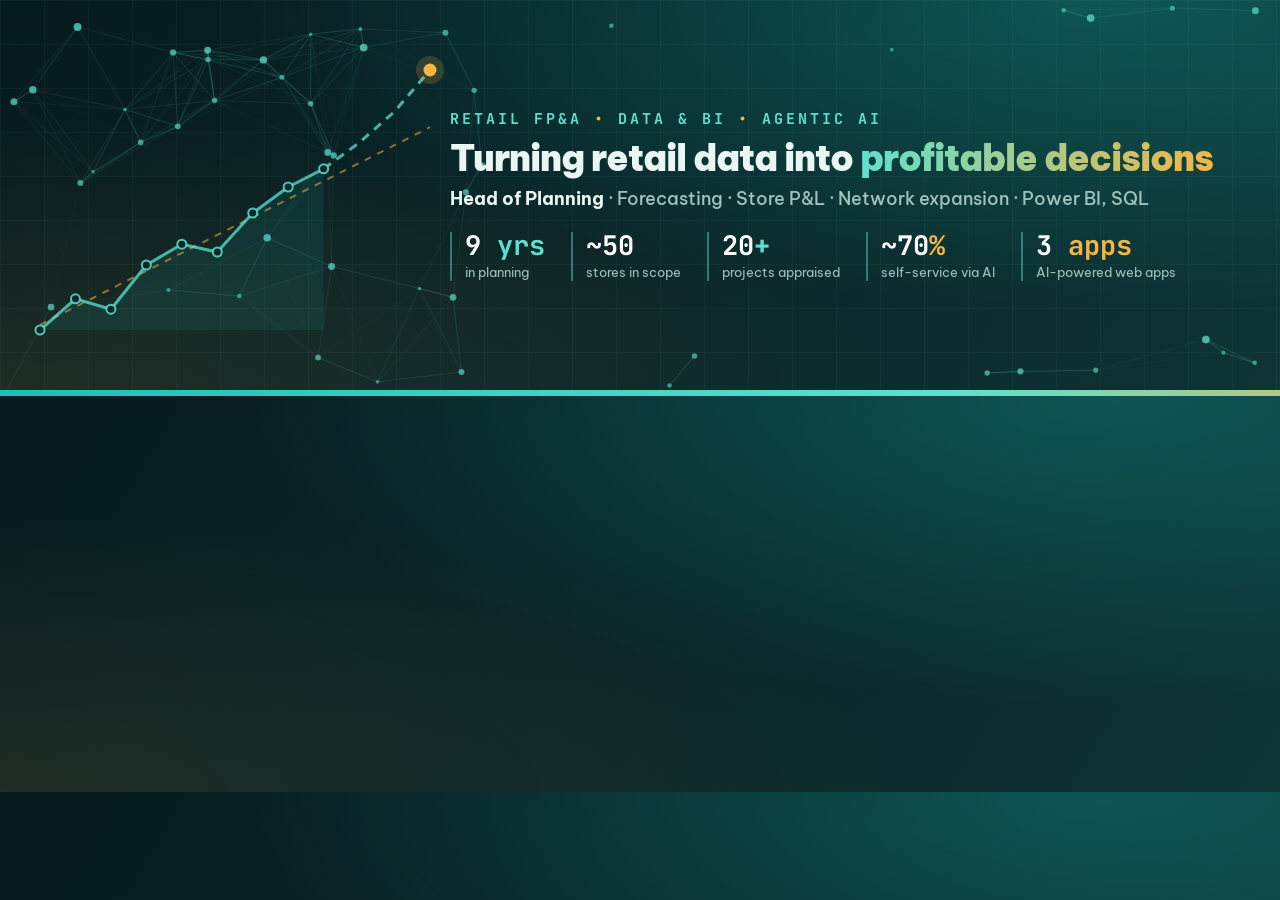
==== banners/banner.html @ c089ab2f "Ảnh bìa LinkedIn (EN) và Zalo (VI) có QR portfolio Co-Authored-By: Claude Opus 5.5 <noreply@anthropi" ====
<!doctype html>
<!-- Ảnh bìa LinkedIn (?v=linkedin, 1584×396, tiếng Anh) và Zalo (?v=zalo, 1280×800, tiếng Việt).
     Xuất ảnh: banners/make-banners.bat -->
<html><head><meta charset="utf-8">
<link rel="stylesheet" href="https://fonts.googleapis.com/css2?family=Be+Vietnam+Pro:wght@400;500;600;700;800;900&family=JetBrains+Mono:wght@500;700&display=swap">
<style>
  :root { --dark: #071A1F; --dark-2: #0E3436; --teal: #14C3B5; --teal-3: #5EE0CF; --amber: #F5B544; --fg: #E9F6F3; --muted: #9FC2BD; }
  * { margin: 0; padding: 0; box-sizing: border-box; }
  html, body { overflow: hidden; }
  body { font-family: "Be Vietnam Pro", Arial, sans-serif; color: var(--fg); position: relative;
    background: radial-gradient(ellipse at 85% 0%, rgba(20,195,181,.28), transparent 55%), radial-gradient(ellipse at 0% 100%, rgba(245,181,68,.10), transparent 50%), linear-gradient(120deg, var(--dark) 0%, #0A2629 55%, var(--dark-2) 100%); }
  svg.bg { position: absolute; inset: 0; width: 100%; height: 100%; }
  .grid { position: absolute; inset: 0; background-image: linear-gradient(rgba(94,224,207,.045) 1px, transparent 1px), linear-gradient(90deg, rgba(94,224,207,.045) 1px, transparent 1px); background-size: 44px 44px; }
  .bar { position: absolute; left: 0; right: 0; bottom: 0; height: 6px; background: linear-gradient(90deg, var(--teal), var(--teal-3) 60%, var(--amber)); }
  .kicker { font-family: "JetBrains Mono", monospace; font-weight: 700; color: var(--teal-3); letter-spacing: 3px; text-transform: uppercase; }
  .kicker span { color: var(--amber); }
  h1 { font-weight: 900; letter-spacing: -1px; line-height: 1.06; }
  h1 em { font-style: normal; background: linear-gradient(100deg, var(--teal-3), var(--amber)); -webkit-background-clip: text; color: transparent; }
  .sub { color: var(--muted); font-weight: 500; }
  .sub b { color: var(--fg); font-weight: 700; }
  .kpis { display: flex; }
  .kpi { border-left: 2px solid rgba(94,224,207,.45); }
  .kpi b { display: block; font-family: "JetBrains Mono", monospace; font-weight: 700; color: #fff; line-height: 1; }
  .kpi b i { font-style: normal; color: var(--teal-3); }
  .kpi small { display: block; color: var(--muted); line-height: 1.25; }
  .kpi.ai b i { color: var(--amber); }
  .link { display: flex; align-items: center; background: rgba(255,255,255,.06); border: 1.5px solid rgba(94,224,207,.45); border-radius: 18px; backdrop-filter: blur(6px); }
  .qr { background: #fff; border-radius: 10px; flex: none; }
  .qr img { display: block; width: 100%; height: 100%; }
  .link .t small { display: block; color: var(--muted); font-weight: 600; letter-spacing: 1.5px; text-transform: uppercase; }
  .link .t b { display: block; color: #fff; font-weight: 700; }
  .link .t b span { color: var(--teal-3); }

  /* ===== LinkedIn 1584×396 — ảnh đại diện che góc dưới trái, nội dung dồn sang phải ===== */
  body.linkedin { width: 1584px; height: 396px; }
  .linkedin .wrap { position: absolute; left: 450px; right: 64px; top: 0; bottom: 6px; display: flex; align-items: center; gap: 40px; }
  .linkedin .main { flex: 1; min-width: 0; }
  .linkedin .kicker { font-size: 15px; }
  .linkedin h1 { font-size: 36px; margin: 10px 0 10px; white-space: nowrap; }
  .linkedin .sub { font-size: 18px; white-space: nowrap; }
  .linkedin .kpis { gap: 26px; margin-top: 22px; }
  .linkedin .kpi { padding-left: 13px; }
  .linkedin .kpi b { font-size: 27px; }
  .linkedin .kpi small { font-size: 13px; margin-top: 5px; }
  .linkedin .link { flex-direction: column; gap: 12px; padding: 16px 16px 14px; text-align: center; width: 232px; }
  .linkedin .qr { width: 132px; height: 132px; padding: 9px; }
  .linkedin .link .t small { font-size: 10.5px; letter-spacing: 1px; white-space: nowrap; }
  .linkedin .link .t b { font-size: 13.5px; margin-top: 3px; }

  /* ===== Zalo 1280×800 — ảnh đại diện che giữa phía dưới, nội dung ở nửa trên ===== */
  body.zalo { width: 1280px; height: 800px; }
  .zalo .wrap { position: absolute; left: 0; right: 0; top: 74px; display: flex; flex-direction: column; align-items: center; text-align: center; }
  .zalo .kicker { font-size: 17px; }
  .zalo h1 { font-size: 58px; margin: 18px 0 14px; max-width: 1000px; }
  .zalo .sub { font-size: 23px; }
  .zalo .kpis { gap: 34px; margin-top: 30px; }
  .zalo .kpi { padding-left: 15px; text-align: left; }
  .zalo .kpi b { font-size: 34px; }
  .zalo .kpi small { font-size: 15px; margin-top: 6px; }
  .zalo .main { display: flex; flex-direction: column; align-items: center; }
  .zalo .link { gap: 18px; padding: 12px 22px 12px 12px; margin-top: 34px; }
  .zalo .qr { width: 92px; height: 92px; padding: 7px; }
  .zalo .link .t { text-align: left; }
  .zalo .link .t small { font-size: 13px; }
  .zalo .link .t b { font-size: 22px; margin-top: 4px; }
</style></head>
<body>
<svg class="bg" id="bg"></svg>
<div class="grid"></div>
<div class="wrap" id="wrap"></div>
<div class="bar"></div>
<script>
  var v = /v=zalo/.test(location.search) ? 'zalo' : 'linkedin';
  document.body.className = v;
  var W = v === 'zalo' ? 1280 : 1584, H = v === 'zalo' ? 800 : 396;
  var URL_TXT = 'tranquangvinh-portfolio<span>.netlify.app</span>';

  var T = {
    linkedin: {
      kicker: 'Retail FP&amp;A <span>•</span> Data &amp; BI <span>•</span> Agentic AI',
      h1: 'Turning retail data into <em>profitable decisions</em>',
      sub: '<b>Head of Planning</b> · Forecasting · Store P&amp;L · Network expansion · Power BI, SQL',
      kpis: [['9', ' yrs', 'in planning'], ['~50', '', 'stores in scope'], ['20', '+', 'projects appraised'], ['~70', '%', 'self-service via AI', 1], ['3', ' apps', 'AI-powered web apps', 1]],
      link: ['Portfolio · 9 demos', 'tranquangvinh-portfolio<br><span>.netlify.app</span>'],
    },
    zalo: {
      kicker: 'FP&amp;A bán lẻ <span>•</span> Dữ liệu &amp; BI <span>•</span> Agentic AI',
      h1: 'Biến dữ liệu bán lẻ thành<br><em>quyết định có lợi nhuận</em>',
      sub: '<b>Trưởng bộ phận Kế hoạch</b> · Kế hoạch &amp; dự báo · P&amp;L cửa hàng · Phát triển mạng lưới',
      kpis: [['9', ' năm', 'hoạch định'], ['~50', '', 'cửa hàng'], ['20', '+', 'dự án thẩm định'], ['~70', '%', 'tự phục vụ nhờ AI', 1], ['3', ' app', 'web app ứng dụng AI', 1]],
      link: ['Portfolio · 9 dự án có demo', URL_TXT],
    },
  }[v];

  document.getElementById('wrap').innerHTML =
    '<div class="main"><p class="kicker">' + T.kicker + '</p><h1>' + T.h1 + '</h1><p class="sub">' + T.sub + '</p>' +
    '<div class="kpis">' + T.kpis.map(function (k) { return '<div class="kpi' + (k[3] ? ' ai' : '') + '"><b>' + k[0] + '<i>' + k[1] + '</i></b><small>' + k[2] + '</small></div>'; }).join('') + '</div>' +
    (v === 'zalo' ? linkHtml() : '') + '</div>' + (v === 'linkedin' ? linkHtml() : '');
  function linkHtml() { return '<div class="link"><div class="qr"><img src="../cv/qr-portfolio.svg" alt=""></div><div class="t"><small>' + T.link[0] + '</small><b>' + T.link[1] + '</b></div></div>'; }

  // Nền: mạng lưới 50 điểm (= 50 cửa hàng) + đường thực hiện / dự báo / kế hoạch, cố định theo hạt giống
  var seed = 11;
  function rnd() { seed = (seed * 1664525 + 1013904223) >>> 0; return seed / 4294967296; }
  var s = '', pts = [];
  // Vùng đặt điểm: LinkedIn rải bên trái (dưới ảnh đại diện mờ), Zalo rải quanh viền
  for (var i = 0; i < 50; i++) {
    var x, y;
    if (v === 'linkedin') { x = rnd() * 520; y = rnd() * H; if (rnd() < .35) { x = 420 + rnd() * (W - 420); y = rnd() < .5 ? rnd() * 50 : H - rnd() * 60; } }
    else { var side = rnd(); if (side < .35) { x = rnd() * 230; y = rnd() * H; } else if (side < .7) { x = W - rnd() * 230; y = rnd() * H; } else { x = rnd() * W; y = H - rnd() * 210; } }
    pts.push([x, y, 1.6 + rnd() * 2.4]);
  }
  for (var a = 0; a < pts.length; a++) for (var b = a + 1; b < pts.length; b++) {
    var d = Math.hypot(pts[a][0] - pts[b][0], pts[a][1] - pts[b][1]);
    if (d < 140) s += '<line x1="' + pts[a][0] + '" y1="' + pts[a][1] + '" x2="' + pts[b][0] + '" y2="' + pts[b][1] + '" stroke="rgba(94,224,207,' + ((1 - d / 140) * .3).toFixed(3) + ')" stroke-width="1"/>';
  }
  pts.forEach(function (p) { s += '<circle cx="' + p[0] + '" cy="' + p[1] + '" r="' + p[2] + '" fill="rgba(94,224,207,' + (.35 + p[2] / 10).toFixed(2) + ')"/>'; });

  // Biểu đồ thực hiện - dự báo - kế hoạch
  var cx0, cx1, cy0, cy1;
  if (v === 'linkedin') { cx0 = 40; cx1 = 430; cy0 = 330; cy1 = 70; } else { cx0 = 60; cx1 = W - 60; cy0 = 770; cy1 = 560; }
  var act = [0, .12, .08, .25, .33, .3, .45, .55, .62], n = 12;
  function X(i) { return cx0 + (cx1 - cx0) * i / (n - 1); }
  function Y(f) { return cy0 - (cy0 - cy1) * f; }
  var ap = act.map(function (f, i) { return X(i) + ',' + Y(f); }).join(' ');
  var fc = [[8, .62], [9, .72], [10, .84], [11, 1]].map(function (q) { return X(q[0]) + ',' + Y(q[1]); }).join(' ');
  s += '<line x1="' + X(0) + '" y1="' + Y(.02) + '" x2="' + X(11) + '" y2="' + Y(.78) + '" stroke="rgba(245,181,68,.55)" stroke-width="2" stroke-dasharray="7 7"/>';
  s += '<polygon points="' + X(0) + ',' + cy0 + ' ' + ap + ' ' + X(8) + ',' + cy0 + '" fill="rgba(20,195,181,.10)"/>';
  s += '<polyline points="' + ap + '" fill="none" stroke="rgba(94,224,207,.75)" stroke-width="3" stroke-linejoin="round"/>';
  s += '<polyline points="' + fc + '" fill="none" stroke="rgba(94,224,207,.75)" stroke-width="3" stroke-dasharray="9 7"/>';
  act.forEach(function (f, i) { s += '<circle cx="' + X(i) + '" cy="' + Y(f) + '" r="4.5" fill="#0A2629" stroke="rgba(94,224,207,.85)" stroke-width="2"/>'; });
  s += '<circle cx="' + X(11) + '" cy="' + Y(1) + '" r="14" fill="rgba(245,181,68,.18)"/><circle cx="' + X(11) + '" cy="' + Y(1) + '" r="6.5" fill="#F5B544"/>';
  var bg = document.getElementById('bg');
  bg.setAttribute('viewBox', '0 0 ' + W + ' ' + H);
  bg.innerHTML = s;
</script>
</body></html>
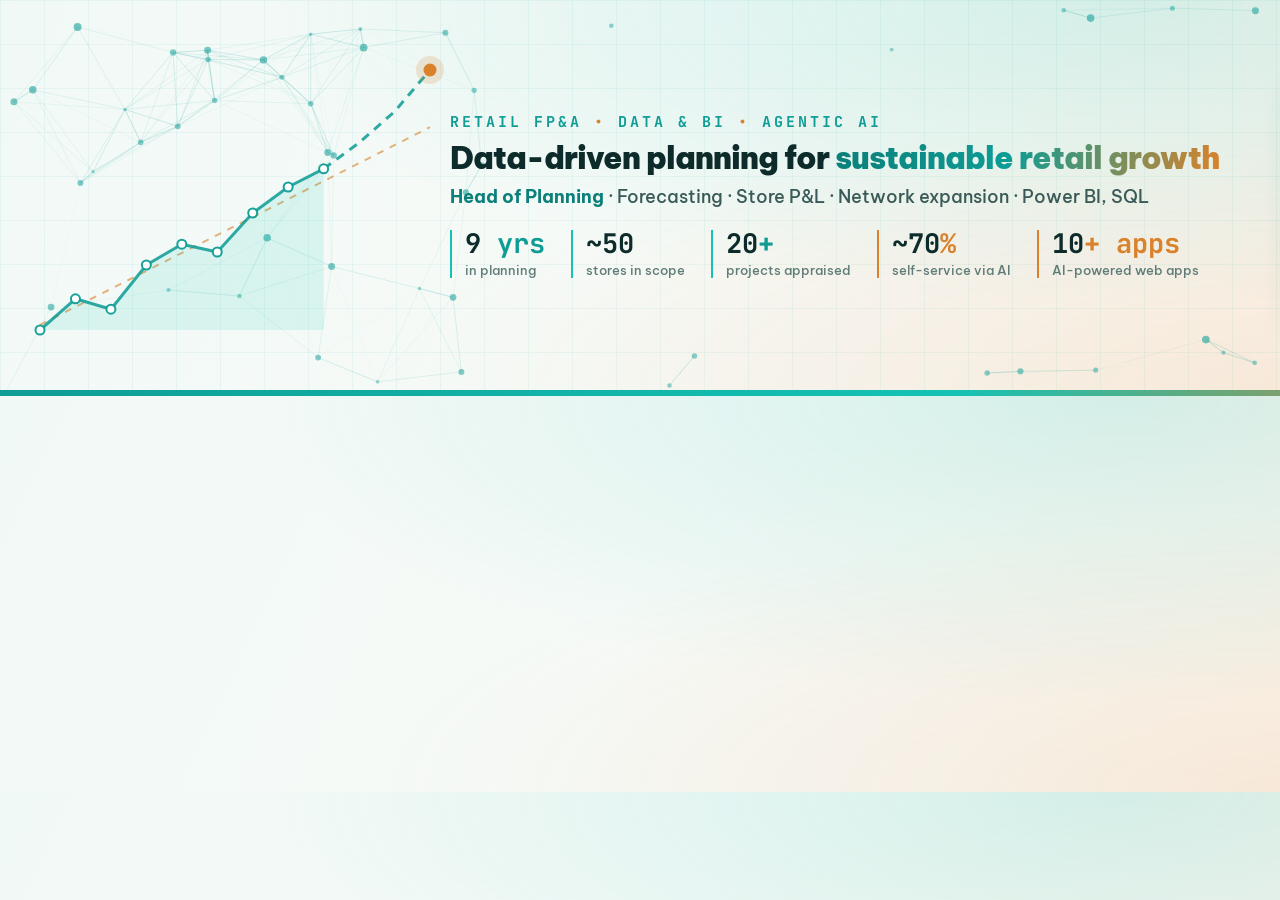
==== commit e2ede81a: "Ảnh bìa: nền sáng, tiếng Anh, slogan trung tính, 10+ apps, ô Work portfolio & contact Co-Authored-By" ====
--- a/banners/banner.html
+++ b/banners/banner.html
@@ -1,42 +1,44 @@
 <!doctype html>
-<!-- Ảnh bìa LinkedIn (?v=linkedin, 1584×396, tiếng Anh) và Zalo (?v=zalo, 1280×800, tiếng Việt).
+<!-- Ảnh bìa LinkedIn (?v=linkedin, 1584×396) và Zalo (?v=zalo, 1280×800), nền sáng, tiếng Anh.
      Xuất ảnh: banners/make-banners.bat -->
 <html><head><meta charset="utf-8">
 <link rel="stylesheet" href="https://fonts.googleapis.com/css2?family=Be+Vietnam+Pro:wght@400;500;600;700;800;900&family=JetBrains+Mono:wght@500;700&display=swap">
 <style>
-  :root { --dark: #071A1F; --dark-2: #0E3436; --teal: #14C3B5; --teal-3: #5EE0CF; --amber: #F5B544; --fg: #E9F6F3; --muted: #9FC2BD; }
+  :root { --ink: #0D2B2A; --ink-2: #3A5A57; --muted: #5F7C78; --teal: #0E9C95; --teal-d: #0B7F79; --teal-3: #14C3B5; --amber: #D9822B; --line: rgba(14,156,149,.28); }
   * { margin: 0; padding: 0; box-sizing: border-box; }
   html, body { overflow: hidden; }
-  body { font-family: "Be Vietnam Pro", Arial, sans-serif; color: var(--fg); position: relative;
-    background: radial-gradient(ellipse at 85% 0%, rgba(20,195,181,.28), transparent 55%), radial-gradient(ellipse at 0% 100%, rgba(245,181,68,.10), transparent 50%), linear-gradient(120deg, var(--dark) 0%, #0A2629 55%, var(--dark-2) 100%); }
+  body { font-family: "Be Vietnam Pro", Arial, sans-serif; color: var(--ink); position: relative;
+    background: radial-gradient(ellipse at 88% 0%, rgba(20,195,181,.16), transparent 55%), radial-gradient(ellipse at 100% 100%, rgba(217,130,43,.10), transparent 50%), linear-gradient(115deg, #F1F9F6 0%, #F6FAF7 50%, #FBF4EC 100%); }
   svg.bg { position: absolute; inset: 0; width: 100%; height: 100%; }
-  .grid { position: absolute; inset: 0; background-image: linear-gradient(rgba(94,224,207,.045) 1px, transparent 1px), linear-gradient(90deg, rgba(94,224,207,.045) 1px, transparent 1px); background-size: 44px 44px; }
+  .grid { position: absolute; inset: 0; background-image: linear-gradient(rgba(14,156,149,.06) 1px, transparent 1px), linear-gradient(90deg, rgba(14,156,149,.06) 1px, transparent 1px); background-size: 44px 44px; }
   .bar { position: absolute; left: 0; right: 0; bottom: 0; height: 6px; background: linear-gradient(90deg, var(--teal), var(--teal-3) 60%, var(--amber)); }
-  .kicker { font-family: "JetBrains Mono", monospace; font-weight: 700; color: var(--teal-3); letter-spacing: 3px; text-transform: uppercase; }
+  .kicker { font-family: "JetBrains Mono", monospace; font-weight: 700; color: var(--teal); letter-spacing: 3px; text-transform: uppercase; }
   .kicker span { color: var(--amber); }
-  h1 { font-weight: 900; letter-spacing: -1px; line-height: 1.06; }
-  h1 em { font-style: normal; background: linear-gradient(100deg, var(--teal-3), var(--amber)); -webkit-background-clip: text; color: transparent; }
-  .sub { color: var(--muted); font-weight: 500; }
-  .sub b { color: var(--fg); font-weight: 700; }
+  h1 { font-weight: 900; letter-spacing: -1px; line-height: 1.06; color: var(--ink); }
+  h1 em { font-style: normal; background: linear-gradient(100deg, var(--teal-d), var(--teal) 45%, var(--amber)); -webkit-background-clip: text; color: transparent; }
+  .sub { color: var(--ink-2); font-weight: 500; }
+  .sub b { color: var(--teal-d); font-weight: 700; }
   .kpis { display: flex; }
-  .kpi { border-left: 2px solid rgba(94,224,207,.45); }
-  .kpi b { display: block; font-family: "JetBrains Mono", monospace; font-weight: 700; color: #fff; line-height: 1; }
-  .kpi b i { font-style: normal; color: var(--teal-3); }
-  .kpi small { display: block; color: var(--muted); line-height: 1.25; }
+  .kpi { border-left: 2.5px solid var(--teal-3); }
+  .kpi b { display: block; font-family: "JetBrains Mono", monospace; font-weight: 700; color: var(--ink); line-height: 1; }
+  .kpi b i { font-style: normal; color: var(--teal); }
+  .kpi small { display: block; color: var(--muted); line-height: 1.25; font-weight: 500; }
+  .kpi.ai { border-left-color: var(--amber); }
   .kpi.ai b i { color: var(--amber); }
-  .link { display: flex; align-items: center; background: rgba(255,255,255,.06); border: 1.5px solid rgba(94,224,207,.45); border-radius: 18px; backdrop-filter: blur(6px); }
-  .qr { background: #fff; border-radius: 10px; flex: none; }
+  .link { display: flex; align-items: center; background: rgba(255,255,255,.85); border: 1.5px solid var(--line); border-radius: 18px; box-shadow: 0 10px 30px rgba(13,60,56,.10); }
+  .qr { background: #fff; border-radius: 10px; flex: none; border: 1px solid rgba(14,156,149,.18); }
   .qr img { display: block; width: 100%; height: 100%; }
-  .link .t small { display: block; color: var(--muted); font-weight: 600; letter-spacing: 1.5px; text-transform: uppercase; }
-  .link .t b { display: block; color: #fff; font-weight: 700; }
-  .link .t b span { color: var(--teal-3); }
+  .link .t small { display: block; color: var(--teal); font-weight: 700; letter-spacing: 1.5px; text-transform: uppercase; }
+  .link .t b { display: block; color: var(--ink); font-weight: 700; }
+  .link .t b span { color: var(--teal); }
+  .link .t em { display: block; font-style: normal; color: var(--ink-2); font-weight: 500; }
 
   /* ===== LinkedIn 1584×396 — ảnh đại diện che góc dưới trái, nội dung dồn sang phải ===== */
   body.linkedin { width: 1584px; height: 396px; }
   .linkedin .wrap { position: absolute; left: 450px; right: 64px; top: 0; bottom: 6px; display: flex; align-items: center; gap: 40px; }
   .linkedin .main { flex: 1; min-width: 0; }
   .linkedin .kicker { font-size: 15px; }
-  .linkedin h1 { font-size: 36px; margin: 10px 0 10px; white-space: nowrap; }
+  .linkedin h1 { font-size: 31px; margin: 10px 0 10px; white-space: nowrap; }
   .linkedin .sub { font-size: 18px; white-space: nowrap; }
   .linkedin .kpis { gap: 26px; margin-top: 22px; }
   .linkedin .kpi { padding-left: 13px; }
@@ -46,6 +48,7 @@
   .linkedin .qr { width: 132px; height: 132px; padding: 9px; }
   .linkedin .link .t small { font-size: 10.5px; letter-spacing: 1px; white-space: nowrap; }
   .linkedin .link .t b { font-size: 13.5px; margin-top: 3px; }
+  .linkedin .link .t em { font-size: 12px; margin-top: 4px; }
 
   /* ===== Zalo 1280×800 — ảnh đại diện che giữa phía dưới, nội dung ở nửa trên ===== */
   body.zalo { width: 1280px; height: 800px; }
@@ -63,6 +66,7 @@
   .zalo .link .t { text-align: left; }
   .zalo .link .t small { font-size: 13px; }
   .zalo .link .t b { font-size: 22px; margin-top: 4px; }
+  .zalo .link .t em { font-size: 16px; margin-top: 4px; }
 </style></head>
 <body>
 <svg class="bg" id="bg"></svg>
@@ -78,17 +82,17 @@
   var T = {
     linkedin: {
       kicker: 'Retail FP&amp;A <span>•</span> Data &amp; BI <span>•</span> Agentic AI',
-      h1: 'Turning retail data into <em>profitable decisions</em>',
+      h1: 'Data-driven planning for <em>sustainable retail growth</em>',
       sub: '<b>Head of Planning</b> · Forecasting · Store P&amp;L · Network expansion · Power BI, SQL',
-      kpis: [['9', ' yrs', 'in planning'], ['~50', '', 'stores in scope'], ['20', '+', 'projects appraised'], ['~70', '%', 'self-service via AI', 1], ['3', ' apps', 'AI-powered web apps', 1]],
-      link: ['Portfolio · 9 demos', 'tranquangvinh-portfolio<br><span>.netlify.app</span>'],
+      kpis: [['9', ' yrs', 'in planning'], ['~50', '', 'stores in scope'], ['20', '+', 'projects appraised'], ['~70', '%', 'self-service via AI', 1], ['10', '+ apps', 'AI-powered web apps', 1]],
+      link: ['Work portfolio &amp; contact', 'tranquangvinh-portfolio<br><span>.netlify.app</span>', 'trquangvinh39@gmail.com'],
     },
     zalo: {
-      kicker: 'FP&amp;A bán lẻ <span>•</span> Dữ liệu &amp; BI <span>•</span> Agentic AI',
-      h1: 'Biến dữ liệu bán lẻ thành<br><em>quyết định có lợi nhuận</em>',
-      sub: '<b>Trưởng bộ phận Kế hoạch</b> · Kế hoạch &amp; dự báo · P&amp;L cửa hàng · Phát triển mạng lưới',
-      kpis: [['9', ' năm', 'hoạch định'], ['~50', '', 'cửa hàng'], ['20', '+', 'dự án thẩm định'], ['~70', '%', 'tự phục vụ nhờ AI', 1], ['3', ' app', 'web app ứng dụng AI', 1]],
-      link: ['Portfolio · 9 dự án có demo', URL_TXT],
+      kicker: 'Retail FP&amp;A <span>•</span> Data &amp; BI <span>•</span> Agentic AI',
+      h1: 'Data-driven planning for<br><em>sustainable retail growth</em>',
+      sub: '<b>Head of Planning</b> · Forecasting · Store P&amp;L · Network expansion · Power BI, SQL',
+      kpis: [['9', ' yrs', 'in planning'], ['~50', '', 'stores in scope'], ['20', '+', 'projects appraised'], ['~70', '%', 'self-service via AI', 1], ['10', '+ apps', 'AI-powered web apps', 1]],
+      link: ['Work portfolio &amp; contact', URL_TXT, 'trquangvinh39@gmail.com'],
     },
   }[v];
 
@@ -96,7 +100,7 @@
     '<div class="main"><p class="kicker">' + T.kicker + '</p><h1>' + T.h1 + '</h1><p class="sub">' + T.sub + '</p>' +
     '<div class="kpis">' + T.kpis.map(function (k) { return '<div class="kpi' + (k[3] ? ' ai' : '') + '"><b>' + k[0] + '<i>' + k[1] + '</i></b><small>' + k[2] + '</small></div>'; }).join('') + '</div>' +
     (v === 'zalo' ? linkHtml() : '') + '</div>' + (v === 'linkedin' ? linkHtml() : '');
-  function linkHtml() { return '<div class="link"><div class="qr"><img src="../cv/qr-portfolio.svg" alt=""></div><div class="t"><small>' + T.link[0] + '</small><b>' + T.link[1] + '</b></div></div>'; }
+  function linkHtml() { return '<div class="link"><div class="qr"><img src="../cv/qr-portfolio.svg" alt=""></div><div class="t"><small>' + T.link[0] + '</small><b>' + T.link[1] + '</b><em>' + T.link[2] + '</em></div></div>'; }
 
   // Nền: mạng lưới 50 điểm (= 50 cửa hàng) + đường thực hiện / dự báo / kế hoạch, cố định theo hạt giống
   var seed = 11;
@@ -111,9 +115,9 @@
   }
   for (var a = 0; a < pts.length; a++) for (var b = a + 1; b < pts.length; b++) {
     var d = Math.hypot(pts[a][0] - pts[b][0], pts[a][1] - pts[b][1]);
-    if (d < 140) s += '<line x1="' + pts[a][0] + '" y1="' + pts[a][1] + '" x2="' + pts[b][0] + '" y2="' + pts[b][1] + '" stroke="rgba(94,224,207,' + ((1 - d / 140) * .3).toFixed(3) + ')" stroke-width="1"/>';
+    if (d < 140) s += '<line x1="' + pts[a][0] + '" y1="' + pts[a][1] + '" x2="' + pts[b][0] + '" y2="' + pts[b][1] + '" stroke="rgba(14,156,149,' + ((1 - d / 140) * .28).toFixed(3) + ')" stroke-width="1"/>';
   }
-  pts.forEach(function (p) { s += '<circle cx="' + p[0] + '" cy="' + p[1] + '" r="' + p[2] + '" fill="rgba(94,224,207,' + (.35 + p[2] / 10).toFixed(2) + ')"/>'; });
+  pts.forEach(function (p) { s += '<circle cx="' + p[0] + '" cy="' + p[1] + '" r="' + p[2] + '" fill="rgba(14,156,149,' + (.25 + p[2] / 12).toFixed(2) + ')"/>'; });
 
   // Biểu đồ thực hiện - dự báo - kế hoạch
   var cx0, cx1, cy0, cy1;
@@ -123,12 +127,12 @@
   function Y(f) { return cy0 - (cy0 - cy1) * f; }
   var ap = act.map(function (f, i) { return X(i) + ',' + Y(f); }).join(' ');
   var fc = [[8, .62], [9, .72], [10, .84], [11, 1]].map(function (q) { return X(q[0]) + ',' + Y(q[1]); }).join(' ');
-  s += '<line x1="' + X(0) + '" y1="' + Y(.02) + '" x2="' + X(11) + '" y2="' + Y(.78) + '" stroke="rgba(245,181,68,.55)" stroke-width="2" stroke-dasharray="7 7"/>';
-  s += '<polygon points="' + X(0) + ',' + cy0 + ' ' + ap + ' ' + X(8) + ',' + cy0 + '" fill="rgba(20,195,181,.10)"/>';
-  s += '<polyline points="' + ap + '" fill="none" stroke="rgba(94,224,207,.75)" stroke-width="3" stroke-linejoin="round"/>';
-  s += '<polyline points="' + fc + '" fill="none" stroke="rgba(94,224,207,.75)" stroke-width="3" stroke-dasharray="9 7"/>';
-  act.forEach(function (f, i) { s += '<circle cx="' + X(i) + '" cy="' + Y(f) + '" r="4.5" fill="#0A2629" stroke="rgba(94,224,207,.85)" stroke-width="2"/>'; });
-  s += '<circle cx="' + X(11) + '" cy="' + Y(1) + '" r="14" fill="rgba(245,181,68,.18)"/><circle cx="' + X(11) + '" cy="' + Y(1) + '" r="6.5" fill="#F5B544"/>';
+  s += '<line x1="' + X(0) + '" y1="' + Y(.02) + '" x2="' + X(11) + '" y2="' + Y(.78) + '" stroke="rgba(217,130,43,.6)" stroke-width="2" stroke-dasharray="7 7"/>';
+  s += '<polygon points="' + X(0) + ',' + cy0 + ' ' + ap + ' ' + X(8) + ',' + cy0 + '" fill="rgba(20,195,181,.12)"/>';
+  s += '<polyline points="' + ap + '" fill="none" stroke="rgba(14,156,149,.85)" stroke-width="3" stroke-linejoin="round"/>';
+  s += '<polyline points="' + fc + '" fill="none" stroke="rgba(14,156,149,.85)" stroke-width="3" stroke-dasharray="9 7"/>';
+  act.forEach(function (f, i) { s += '<circle cx="' + X(i) + '" cy="' + Y(f) + '" r="4.5" fill="#fff" stroke="rgba(14,156,149,.95)" stroke-width="2"/>'; });
+  s += '<circle cx="' + X(11) + '" cy="' + Y(1) + '" r="14" fill="rgba(217,130,43,.18)"/><circle cx="' + X(11) + '" cy="' + Y(1) + '" r="6.5" fill="#D9822B"/>';
   var bg = document.getElementById('bg');
   bg.setAttribute('viewBox', '0 0 ' + W + ' ' + H);
   bg.innerHTML = s;
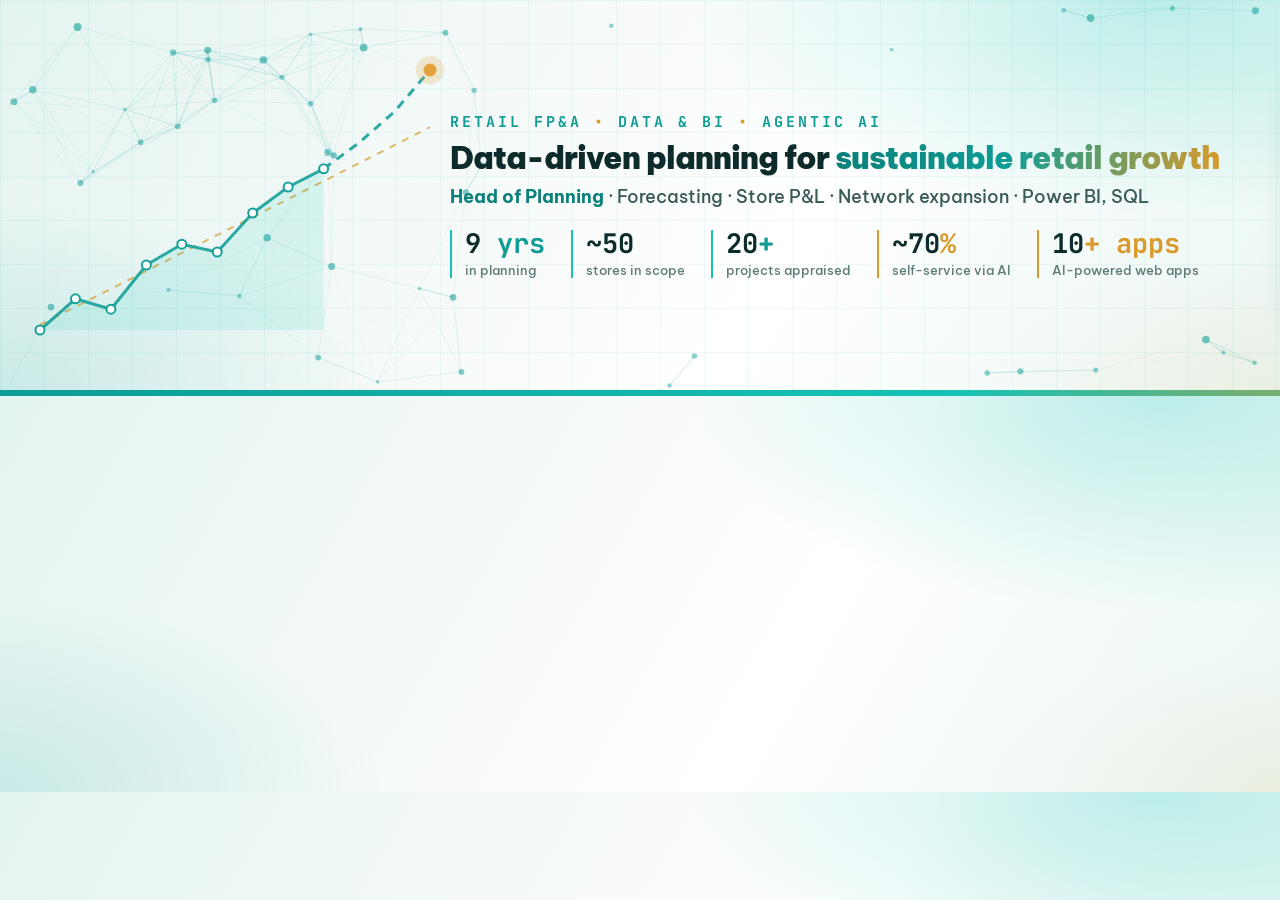
==== commit 992e55e3: "Ảnh bìa: nền gradient xanh ngọc sáng theo bảng màu CV và portfolio Co-Authored-By: Claude Opus 5.5 <" ====
--- a/banners/banner.html
+++ b/banners/banner.html
@@ -4,11 +4,11 @@
 <html><head><meta charset="utf-8">
 <link rel="stylesheet" href="https://fonts.googleapis.com/css2?family=Be+Vietnam+Pro:wght@400;500;600;700;800;900&family=JetBrains+Mono:wght@500;700&display=swap">
 <style>
-  :root { --ink: #0D2B2A; --ink-2: #3A5A57; --muted: #5F7C78; --teal: #0E9C95; --teal-d: #0B7F79; --teal-3: #14C3B5; --amber: #D9822B; --line: rgba(14,156,149,.28); }
+  :root { --ink: #0D2B2A; --ink-2: #3A5A57; --muted: #5F7C78; --teal: #0E9C95; --teal-d: #0B7F79; --teal-3: #14C3B5; --amber: #D99A2B; --line: rgba(14,156,149,.28); }
   * { margin: 0; padding: 0; box-sizing: border-box; }
   html, body { overflow: hidden; }
   body { font-family: "Be Vietnam Pro", Arial, sans-serif; color: var(--ink); position: relative;
-    background: radial-gradient(ellipse at 88% 0%, rgba(20,195,181,.16), transparent 55%), radial-gradient(ellipse at 100% 100%, rgba(217,130,43,.10), transparent 50%), linear-gradient(115deg, #F1F9F6 0%, #F6FAF7 50%, #FBF4EC 100%); }
+    background: radial-gradient(ellipse 60% 90% at 90% 0%, rgba(20,195,181,.26), transparent 60%), radial-gradient(ellipse 50% 80% at 0% 100%, rgba(15,163,160,.16), transparent 60%), radial-gradient(ellipse 40% 60% at 100% 100%, rgba(227,162,59,.10), transparent 60%), linear-gradient(120deg, #E4F4F1 0%, #F6FAF9 40%, #FFFFFF 62%, #EAF7F4 100%); }
   svg.bg { position: absolute; inset: 0; width: 100%; height: 100%; }
   .grid { position: absolute; inset: 0; background-image: linear-gradient(rgba(14,156,149,.06) 1px, transparent 1px), linear-gradient(90deg, rgba(14,156,149,.06) 1px, transparent 1px); background-size: 44px 44px; }
   .bar { position: absolute; left: 0; right: 0; bottom: 0; height: 6px; background: linear-gradient(90deg, var(--teal), var(--teal-3) 60%, var(--amber)); }
@@ -127,12 +127,12 @@
   function Y(f) { return cy0 - (cy0 - cy1) * f; }
   var ap = act.map(function (f, i) { return X(i) + ',' + Y(f); }).join(' ');
   var fc = [[8, .62], [9, .72], [10, .84], [11, 1]].map(function (q) { return X(q[0]) + ',' + Y(q[1]); }).join(' ');
-  s += '<line x1="' + X(0) + '" y1="' + Y(.02) + '" x2="' + X(11) + '" y2="' + Y(.78) + '" stroke="rgba(217,130,43,.6)" stroke-width="2" stroke-dasharray="7 7"/>';
+  s += '<line x1="' + X(0) + '" y1="' + Y(.02) + '" x2="' + X(11) + '" y2="' + Y(.78) + '" stroke="rgba(217,154,43,.7)" stroke-width="2" stroke-dasharray="7 7"/>';
   s += '<polygon points="' + X(0) + ',' + cy0 + ' ' + ap + ' ' + X(8) + ',' + cy0 + '" fill="rgba(20,195,181,.12)"/>';
   s += '<polyline points="' + ap + '" fill="none" stroke="rgba(14,156,149,.85)" stroke-width="3" stroke-linejoin="round"/>';
   s += '<polyline points="' + fc + '" fill="none" stroke="rgba(14,156,149,.85)" stroke-width="3" stroke-dasharray="9 7"/>';
   act.forEach(function (f, i) { s += '<circle cx="' + X(i) + '" cy="' + Y(f) + '" r="4.5" fill="#fff" stroke="rgba(14,156,149,.95)" stroke-width="2"/>'; });
-  s += '<circle cx="' + X(11) + '" cy="' + Y(1) + '" r="14" fill="rgba(217,130,43,.18)"/><circle cx="' + X(11) + '" cy="' + Y(1) + '" r="6.5" fill="#D9822B"/>';
+  s += '<circle cx="' + X(11) + '" cy="' + Y(1) + '" r="14" fill="rgba(227,162,59,.22)"/><circle cx="' + X(11) + '" cy="' + Y(1) + '" r="6.5" fill="#E3A23B"/>';
   var bg = document.getElementById('bg');
   bg.setAttribute('viewBox', '0 0 ' + W + ' ' + H);
   bg.innerHTML = s;
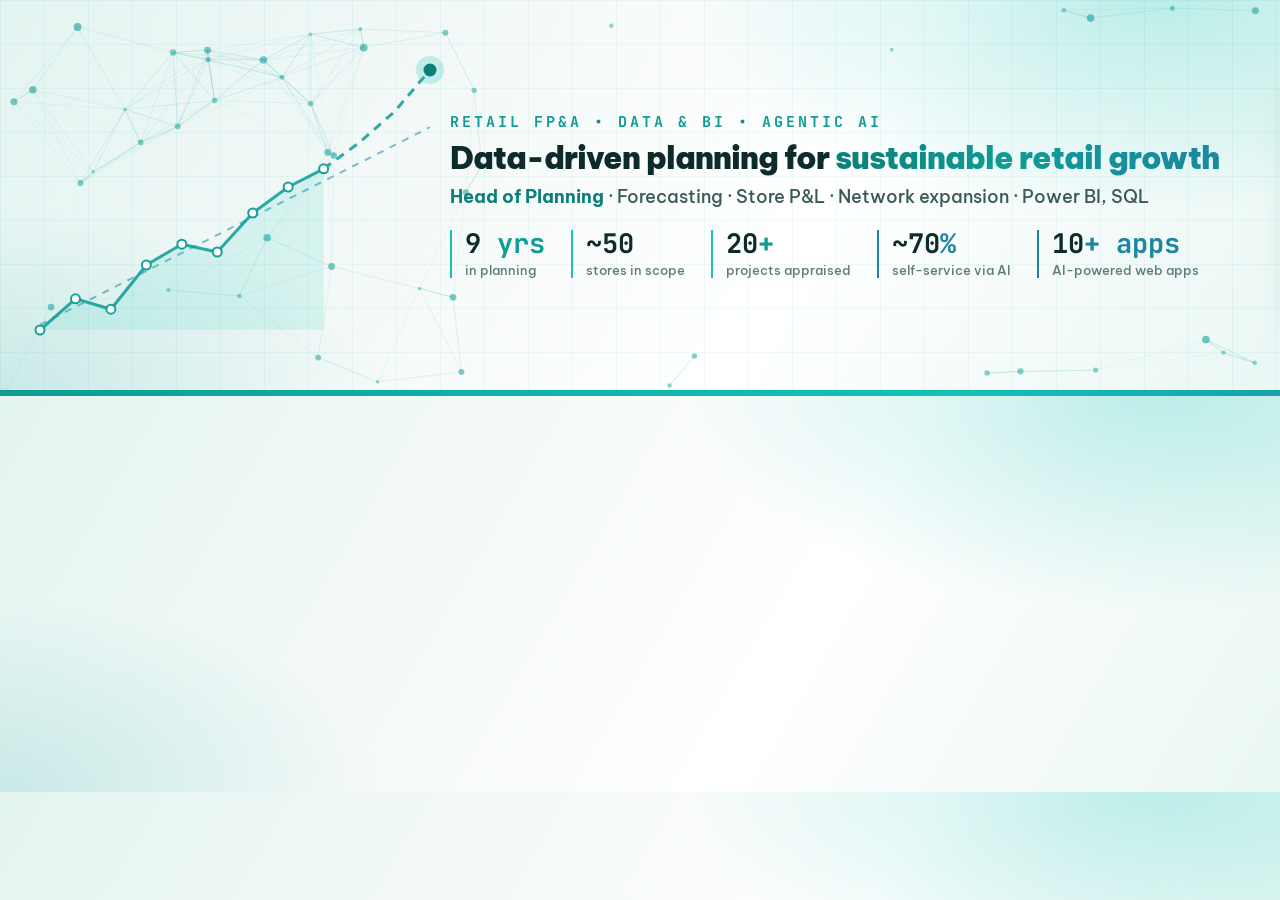
==== commit ca855e68: "Ảnh bìa: bỏ màu cam, nhấn xanh ngọc - xanh lam Co-Authored-By: Claude Opus 5.5 <noreply@anthropic.co" ====
--- a/banners/banner.html
+++ b/banners/banner.html
@@ -4,11 +4,11 @@
 <html><head><meta charset="utf-8">
 <link rel="stylesheet" href="https://fonts.googleapis.com/css2?family=Be+Vietnam+Pro:wght@400;500;600;700;800;900&family=JetBrains+Mono:wght@500;700&display=swap">
 <style>
-  :root { --ink: #0D2B2A; --ink-2: #3A5A57; --muted: #5F7C78; --teal: #0E9C95; --teal-d: #0B7F79; --teal-3: #14C3B5; --amber: #D99A2B; --line: rgba(14,156,149,.28); }
+  :root { --ink: #0D2B2A; --ink-2: #3A5A57; --muted: #5F7C78; --teal: #0E9C95; --teal-d: #0B7F79; --teal-3: #14C3B5; --amber: #1C86A0; --line: rgba(14,156,149,.28); }
   * { margin: 0; padding: 0; box-sizing: border-box; }
   html, body { overflow: hidden; }
   body { font-family: "Be Vietnam Pro", Arial, sans-serif; color: var(--ink); position: relative;
-    background: radial-gradient(ellipse 60% 90% at 90% 0%, rgba(20,195,181,.26), transparent 60%), radial-gradient(ellipse 50% 80% at 0% 100%, rgba(15,163,160,.16), transparent 60%), radial-gradient(ellipse 40% 60% at 100% 100%, rgba(227,162,59,.10), transparent 60%), linear-gradient(120deg, #E4F4F1 0%, #F6FAF9 40%, #FFFFFF 62%, #EAF7F4 100%); }
+    background: radial-gradient(ellipse 60% 90% at 90% 0%, rgba(20,195,181,.26), transparent 60%), radial-gradient(ellipse 50% 80% at 0% 100%, rgba(15,163,160,.16), transparent 60%), linear-gradient(120deg, #E4F4F1 0%, #F6FAF9 40%, #FFFFFF 62%, #EAF7F4 100%); }
   svg.bg { position: absolute; inset: 0; width: 100%; height: 100%; }
   .grid { position: absolute; inset: 0; background-image: linear-gradient(rgba(14,156,149,.06) 1px, transparent 1px), linear-gradient(90deg, rgba(14,156,149,.06) 1px, transparent 1px); background-size: 44px 44px; }
   .bar { position: absolute; left: 0; right: 0; bottom: 0; height: 6px; background: linear-gradient(90deg, var(--teal), var(--teal-3) 60%, var(--amber)); }
@@ -127,12 +127,12 @@
   function Y(f) { return cy0 - (cy0 - cy1) * f; }
   var ap = act.map(function (f, i) { return X(i) + ',' + Y(f); }).join(' ');
   var fc = [[8, .62], [9, .72], [10, .84], [11, 1]].map(function (q) { return X(q[0]) + ',' + Y(q[1]); }).join(' ');
-  s += '<line x1="' + X(0) + '" y1="' + Y(.02) + '" x2="' + X(11) + '" y2="' + Y(.78) + '" stroke="rgba(217,154,43,.7)" stroke-width="2" stroke-dasharray="7 7"/>';
+  s += '<line x1="' + X(0) + '" y1="' + Y(.02) + '" x2="' + X(11) + '" y2="' + Y(.78) + '" stroke="rgba(28,134,160,.55)" stroke-width="2" stroke-dasharray="7 7"/>';
   s += '<polygon points="' + X(0) + ',' + cy0 + ' ' + ap + ' ' + X(8) + ',' + cy0 + '" fill="rgba(20,195,181,.12)"/>';
   s += '<polyline points="' + ap + '" fill="none" stroke="rgba(14,156,149,.85)" stroke-width="3" stroke-linejoin="round"/>';
   s += '<polyline points="' + fc + '" fill="none" stroke="rgba(14,156,149,.85)" stroke-width="3" stroke-dasharray="9 7"/>';
   act.forEach(function (f, i) { s += '<circle cx="' + X(i) + '" cy="' + Y(f) + '" r="4.5" fill="#fff" stroke="rgba(14,156,149,.95)" stroke-width="2"/>'; });
-  s += '<circle cx="' + X(11) + '" cy="' + Y(1) + '" r="14" fill="rgba(227,162,59,.22)"/><circle cx="' + X(11) + '" cy="' + Y(1) + '" r="6.5" fill="#E3A23B"/>';
+  s += '<circle cx="' + X(11) + '" cy="' + Y(1) + '" r="14" fill="rgba(20,195,181,.22)"/><circle cx="' + X(11) + '" cy="' + Y(1) + '" r="6.5" fill="#0B7F79"/>';
   var bg = document.getElementById('bg');
   bg.setAttribute('viewBox', '0 0 ' + W + ' ' + H);
   bg.innerHTML = s;
